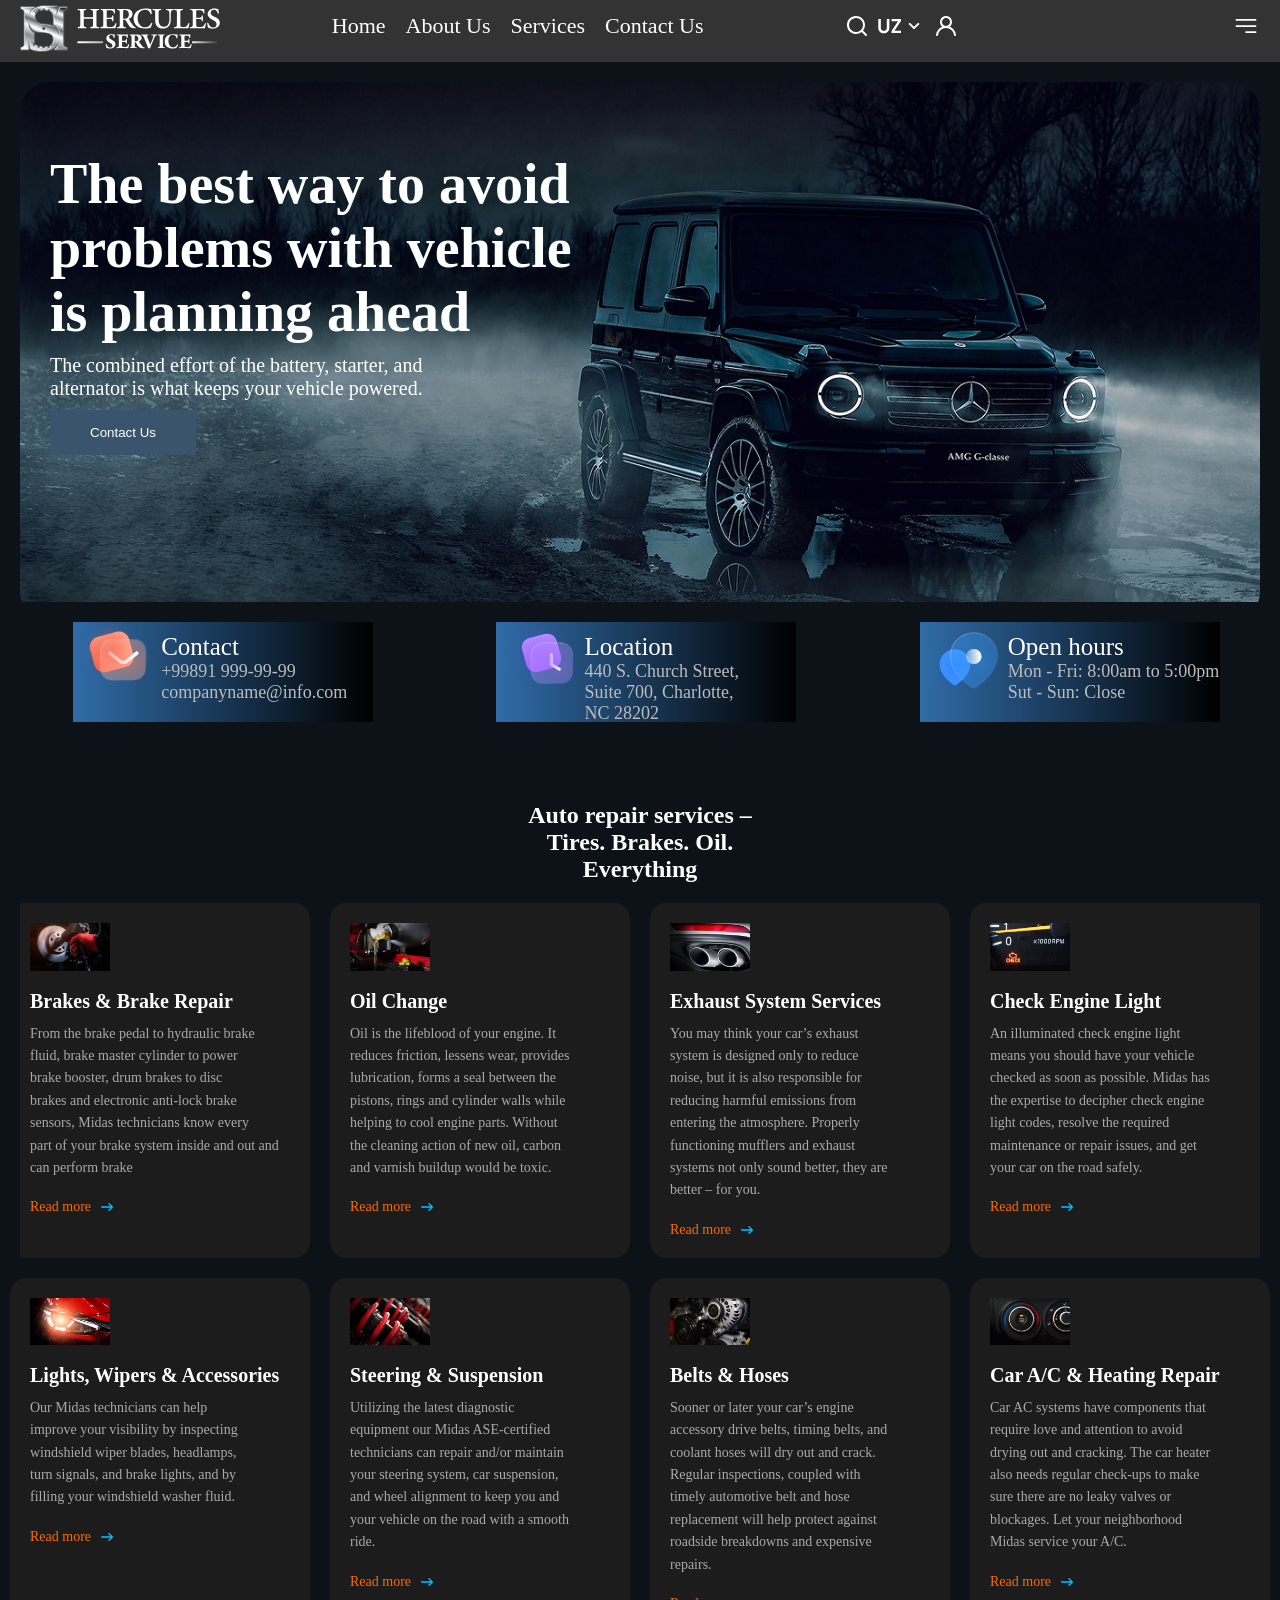
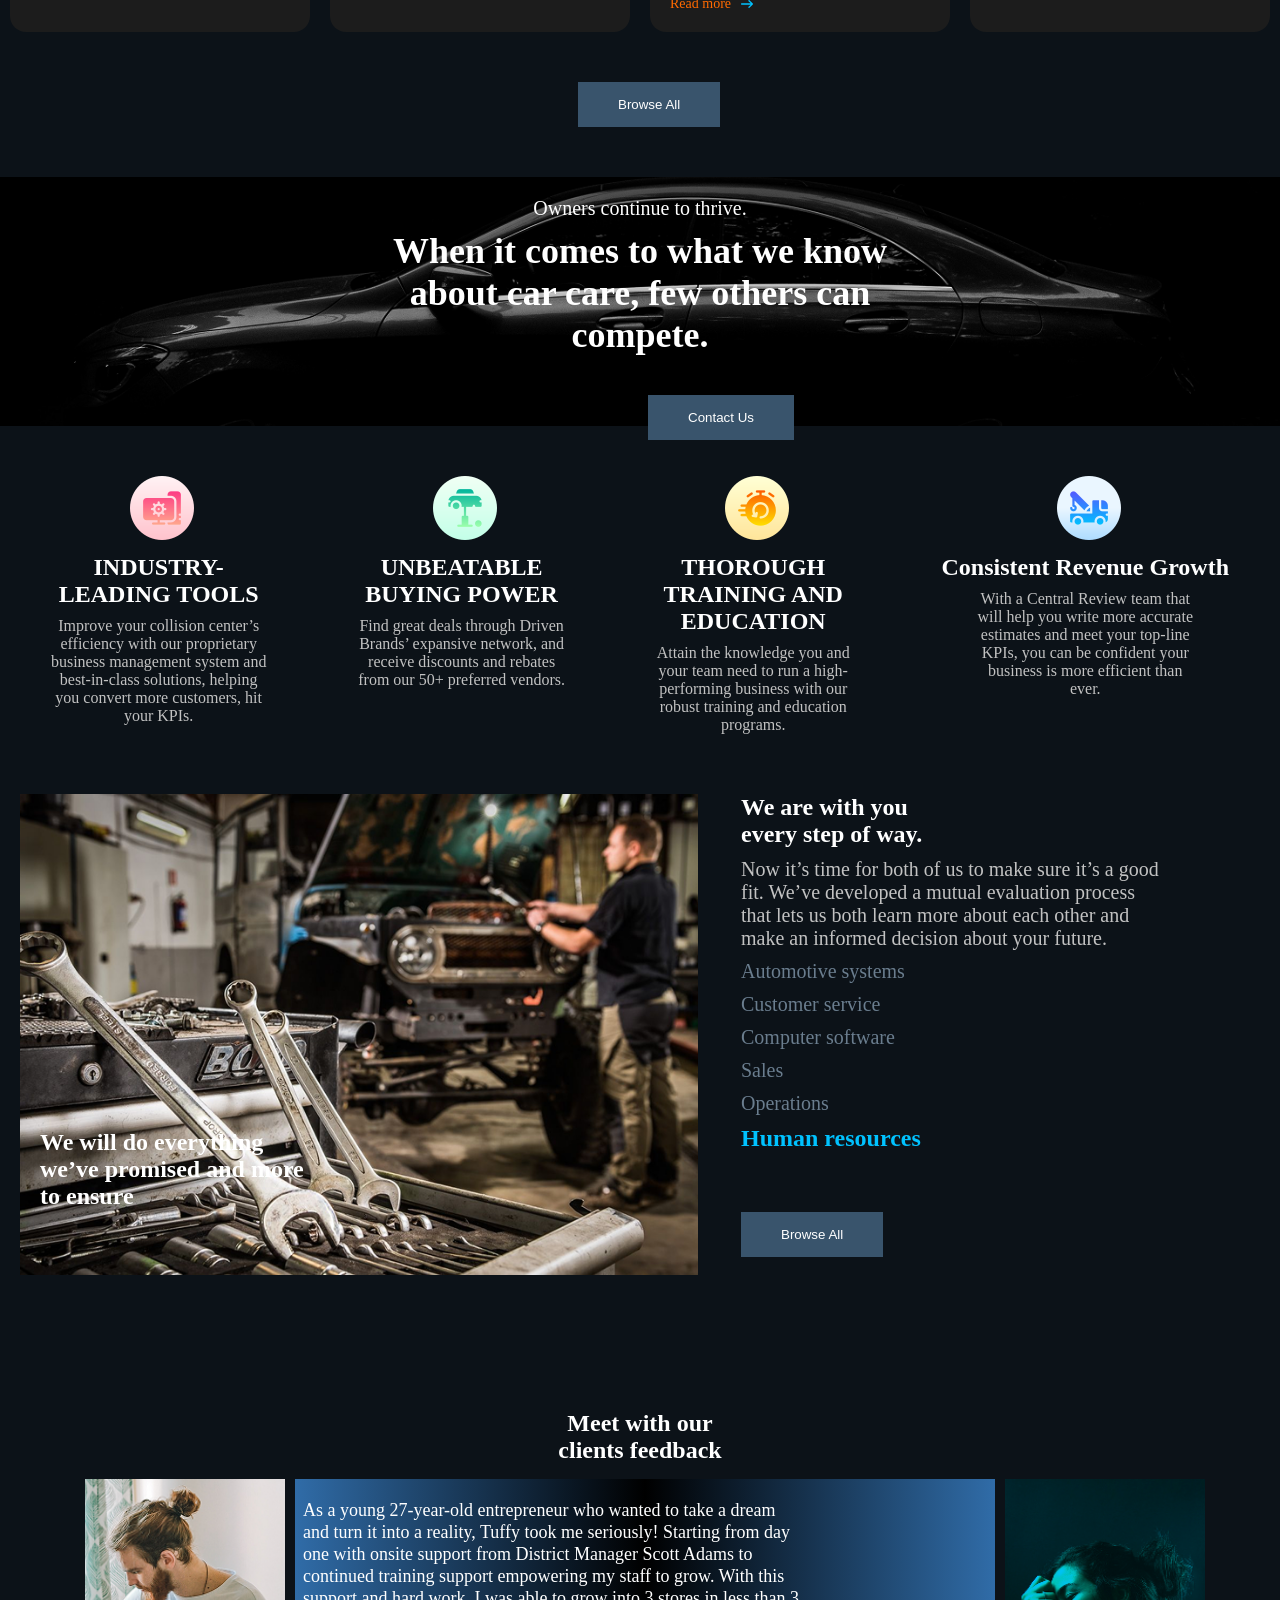
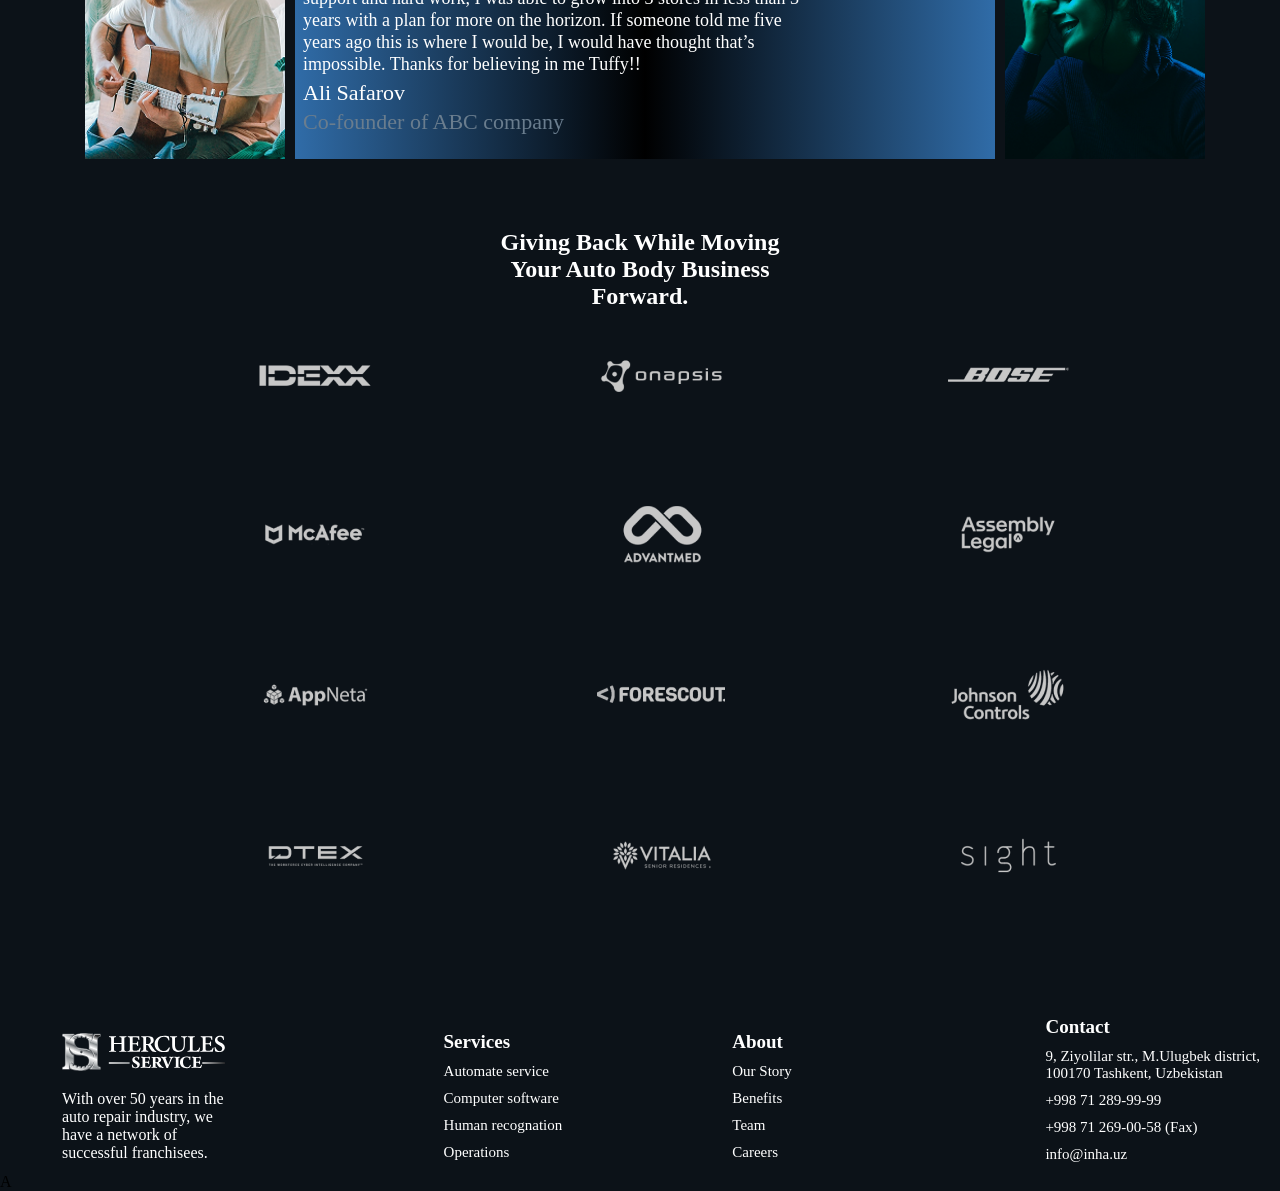
==== index.html @ bb9e112a "project" ====
<!DOCTYPE html>
<html lang="en">

<head>
    <meta charset="UTF-8">
    <meta name="viewport" content="width=device-width, initial-scale=1.0">
    <title>Hercules service</title>
    <link rel="stylesheet" href="./styles/style.css">
    <link href="https://unpkg.com/aos@2.3.1/dist/aos.css" rel="stylesheet">
</head>

<body>
    <header>
        <nav class="nav">
            <div class="container">
                <div class="nav__wrapper">
                    <img class="nav__logo" src="./assets/icons/hercules__service-logo.svg" alt="logo">
                    <ul class="nav__ul">
                        <li class="list">
                            <a href="#"><span>Home</span></a>
                        </li>
                        <li class="list">
                            <a href="about.html"><span>About Us</span></a>
                        </li>
                        <li class="list">
                            <a href="service.html"><span>Services</span></a>
                        </li>
                        <li class="list">
                            <a href="#"><span>Contact Us</span></a>
                        </li>
                    </ul>
                    <div class="nav__icon">
                        <img src="./assets/icons/u_search.svg" alt="svg">
                        <img src="./assets/icons/language.svg" alt="svg">
                        <img src="./assets/icons/u_user.svg" alt="svg">
                    </div>
                    <div class="nav__box">
                        <button class="nav__btn" id="menuBtn">Market</button>
                        <button class="nav__button">Services</button>
                    </div>
                    <img class="nav__menu" src="./assets/icons/menu.btn.svg" alt="">
                </div>
            </div>
        </nav>
    </header>
    <main>
        <section class="hero">
            <div class="container">
                <div class='slide'>
        
                    <div class='main'>
                        <div class='item'>
                            <!-- <img data-slide-img src=''> -->
                            <h1 class="hero__title">The best way to avoid <br> problems with vehicle <br> is planning ahead</h1>
                            <p class="hero__text">The combined effort of the battery, starter, and <br> alternator is what keeps
                                your vehicle powered.</p>
                            <button class="hero__btn">Contact Us</button>
                        </div>
                        <div class='item-two'>
                            <!-- <img data-slide-img
                                        src='https://images.unsplash.com/photo-1668521417069-22ab57ab0045?ixlib=rb-4.0.3&ixid=MnwxMjA3fDB8MHxwaG90by1wYWdlfHx8fGVufDB8fHx8&auto=format&fit=crop&w=1332&q=80'> -->
                            <h1 class="hero__title">The best way to avoid <br> problems with vehicle <br> is planning ahead</h1>
                            <p class="hero__text">The combined effort of the battery, starter, and <br> alternator is what keeps
                                your vehicle
                                powered.</p>
                            <button class="hero__btn">Contact Us</button>
                        </div>
                        <div class='item-three'>
                            <!-- <img data-slide-img
                                        src='https://images.unsplash.com/photo-1668521417069-22ab57ab0045?ixlib=rb-4.0.3&ixid=MnwxMjA3fDB8MHxwaG90by1wYWdlfHx8fGVufDB8fHx8&auto=format&fit=crop&w=1332&q=80'> -->
                            <h1 class="hero__title">The best way to avoid <br> problems with vehicle <br> is planning ahead</h1>
                            <p class="hero__text">The combined effort of the battery, starter, and <br> alternator is what keeps
                                your vehicle
                                powered.</p>
                            <button class="hero__btn">Contact Us</button>
                        </div>
        
                    </div>
                </div>
        
            </div>
        </section>
        <section class="contact">
            <div class="container">
                <div class="contact__wrapper">
                    <div class="contact__box" data-aos="fade-up" data-aos-duration="1000" >
                        <img class="contact__img" src="./assets/icons/Message.svg" alt="">
                        <div>
                            <p class="contact__title">Contact</p>
                            <p class="contact__text">+99891 999-99-99 <br> companyname@info.com</p>
                        </div>
                    </div>
                    <div class="contact__box-two" data-aos="fade-up" data-aos-duration="1300">
                        <img class="contact__img" src="./assets/icons/Message copy.svg" alt="">
                        <div>
                            <p class="contact__title">Location</p>
                            <p class="contact__text">440 S. Church Street, <br> Suite 700, Charlotte,<br> NC 28202</p>
                        </div>
                    </div>
                    <div class="contact__box-three" data-aos="fade-up" data-aos-duration="1500">
                        <img class="contact__image" src="./assets/icons/Message copy 2.svg" alt="">
                        <div>
                            <p class="contact__title">Open hours</p>
                            <p class="contact__text">Mon - Fri: 8:00am to 5:00pm <br>
                                Sut - Sun: Close</p>
                        </div>
                    </div>
                </div>
            </div>
        </section>
        <section class="service">
            <div class="container">
                <div class="service__wrapper">
                    <h1 class="service__title">Auto repair services – <br> Tires. Brakes. Oil. <br> Everything</h1>
                    <div class="service__box">
                        <div class="service__card">
                            <img class="service__img" src="./assets/images/repair.png" alt="">
                            <h3 class="service__info">Brakes & Brake Repair</h3>
                            <p class="service__text">From the brake pedal to hydraulic brake <br> fluid, brake master
                                cylinder to power <br> brake booster, drum brakes to disc <br> brakes
                                and electronic anti-lock brake <br> sensors, Midas technicians know every <br> part of
                                your brake system inside and out and <br> can
                                perform brake</p>
                            <div class="service__icon">
                                <p class="service__desc">Read more</p>
                                <img class="service__svg" src="./assets/icons/u_arrow-right.svg" alt="">
                            </div>
                        </div>
                        <div class="service__card">
                            <img class="service__img" src="./assets/images/oil.png" alt="">
                            <h3 class="service__info">Oil Change</h3>
                            <p class="service__text">Oil is the lifeblood of your engine. It <br> reduces friction,
                                lessens wear, provides <br> lubrication, forms a seal between the <br>
                                pistons, rings and cylinder walls while <br> helping to cool engine parts. Without <br>
                                the cleaning action of new oil, carbon <br> and
                                varnish buildup would be toxic.</p>
                            <div class="service__icon">
                                <p class="service__desc">Read more</p>
                                <img class="service__svg" src="./assets/icons/u_arrow-right.svg" alt="">
                            </div>
                        </div>
                        <div class="service__card">
                            <img class="service__img" src="./assets/images/system.png" alt="">
                            <h3 class="service__info">Exhaust System Services</h3>
                            <p class="service__text">You may think your car’s exhaust <br> system is designed only to
                                reduce <br> noise, but it is also responsible for <br> reducing
                                harmful emissions from <br> entering the atmosphere. Properly <br> functioning mufflers
                                and exhaust <br> systems not only sound better,
                                they are <br> better – for you.</p>
                            <div class="service__icon">
                                <p class="service__desc">Read more</p>
                                <img class="service__svg" src="./assets/icons/u_arrow-right.svg" alt="">
                            </div>
                        </div>
                        <div class="service__card">
                            <img class="service__img" src="./assets/images/engine.png" alt="">
                            <h3 class="service__info">Check Engine Light</h3>
                            <p class="service__text">An illuminated check engine light <br> means you should have your
                                vehicle <br> checked as soon as possible. Midas has <br> the
                                expertise to decipher check engine <br> light codes, resolve the required <br>
                                maintenance or repair issues, and get <br> your car on
                                the road safely.</p>
                            <div class="service__icon">
                                <p class="service__desc">Read more</p>
                                <img class="service__svg" src="./assets/icons/u_arrow-right.svg" alt="">
                            </div>
                        </div>
                    </div>
                    <div class="service__box-two">
                        <div class="service__card">
                            <img class="service__img" src="./assets/images/lights.png" alt="">
                            <h3 class="service__info">Lights, Wipers & Accessories</h3>
                            <p class="service__text">Our Midas technicians can help <br> improve your visibility by
                                inspecting <br> windshield wiper blades, headlamps, <br> turn signals,
                                and brake lights, and by <br> filling your windshield washer fluid.</p>
                            <div class="service__icon">
                                <p class="service__desc">Read more</p>
                                <img class="service__svg" src="./assets/icons/u_arrow-right.svg" alt="">
                            </div>
                        </div>
                        <div class="service__card">
                            <img class="service__img" src="./assets/images/steering.png" alt="">
                            <h3 class="service__info">Steering & Suspension</h3>
                            <p class="service__text">Utilizing the latest diagnostic <br> equipment our Midas
                                ASE-certified <br> technicians can repair and/or maintain <br> your steering
                                system, car suspension, <br> and wheel alignment to keep you and <br> your vehicle on
                                the road with a smooth <br> ride.</p>
                            <div class="service__icon">
                                <p class="service__desc">Read more</p>
                                <img class="service__svg" src="./assets/icons/u_arrow-right.svg" alt="">
                            </div>
                        </div>
                        <div class="service__card">
                            <img class="service__img" src="./assets/images/belts.png" alt="">
                            <h3 class="service__info">Belts & Hoses</h3>
                            <p class="service__text">Sooner or later your car’s engine <br> accessory drive belts,
                                timing belts, and <br> coolant hoses will dry out and crack. <br> Regular
                                inspections, coupled with <br> timely automotive belt and hose <br> replacement will
                                help protect against <br> roadside breakdowns and
                                expensive <br> repairs.</p>
                            <div class="service__icon">
                                <p class="service__desc">Read more</p>
                                <img class="service__svg" src="./assets/icons/u_arrow-right.svg" alt="">
                            </div>
                        </div>
                        <div class="service__card">
                            <img class="service__img" src="./assets/images/heating.png" alt="">
                            <h3 class="service__info">Car A/C & Heating Repair</h3>
                            <p class="service__text">Car AC systems have components that <br>require love and attention
                                to avoid <br> drying out and cracking. The car heater <br> also
                                needs regular check-ups to make <br> sure there are no leaky valves or <br> blockages.
                                Let your neighborhood <br> Midas service your
                                A/C.</p>
                            <div class="service__icon">
                                <p class="service__desc">Read more</p>
                                <img class="service__svg" src="./assets/icons/u_arrow-right.svg" alt="">
                            </div>
                        </div>
                    </div>
                    <button class="service__btn">Browse All</button>
                </div>
            </div>
        </section>
        <section class="car">
            <div class="container">
                <div class="car__wrapper">
                    <p class="car__text">Owners continue to thrive.</p>
                    <h1 class="car__title">When it comes to what we know <br> about car care, few others can <br>
                        compete.</h1>
                    <button class="car__btn">Contact Us</button>
                </div>
            </div>
        </section>
        <section class="features">
            <div class="container">
                <div class="features__wrapper">
                    <div class="features__card" >
                        <img class="features__img" src="./assets/icons/tools.svg" alt="">
                        <h2 class="features__title">INDUSTRY- <br> LEADING TOOLS</h2>
                        <p class="features__desc">Improve your collision center’s <br> efficiency with our proprietary
                            <br> business management system and <br> best-in-class solutions,
                            helping <br> you convert more customers, hit <br> your KPIs.
                        </p>
                    </div>
                    <div class="features__card" >
                        <img class="features__img" src="./assets/icons/car-repair.svg" alt="">
                        <h2 class="features__title">UNBEATABLE <br> BUYING POWER</h2>
                        <p class="features__desc">Find great deals through Driven <br> Brands’ expansive network, and
                            <br> receive discounts
                            and rebates <br> from our 50+ preferred
                            vendors.
                        </p>
                    </div>
                    <div class="features__card" >
                        <img class="features__img" src="./assets/icons/training.svg" alt="">
                        <h2 class="features__title">THOROUGH <br> TRAINING AND <br> EDUCATION</h2>
                        <p class="features__desc">Attain the knowledge you and <br> your team need to run a high- <br>
                            performing business with our <br> robust training and education <br>
                            programs.</p>
                    </div>
                    <div class="features__card" >
                        <img class="features__img" src="./assets/icons/trucks.svg" alt="">
                        <h2 class="features__title">Consistent Revenue Growth</h2>
                        <p class="features__desc">With a Central Review team that <br> will help you write more accurate
                            <br> estimates and meet your top-line <br> KPIs, you can be
                            confident your <br> business is more efficient than <br> ever.
                        </p>
                    </div>
                </div>
            </div>
        </section>
        <section class="process">
            <div class="container">
                <div class="process__wrapper">
                    <div>
                        <img class="process__img" src="./assets/images/promise.png" alt="">
                        <h1 class="process__text">We will do everything <br> we’ve promised and more <br> to ensure</h1>
                    </div>
                    <div>
                        <h1 class="process__title">We are with you <br> every step of way.</h1>
                        <p class="process__info">Now it’s time for both of us to make sure it’s a good <br> fit. We’ve
                            developed a mutual evaluation process <br> that lets us both
                            learn more about each other and <br> make an informed decision about your future.</p>
                        <p class="process__desc">Automotive systems</p>
                        <p class="process__desc">Customer service</p>
                        <p class="process__desc">Computer software</p>
                        <p class="process__desc">Sales</p>
                        <p class="process__desc">Operations</p>
                        <h2 class="process__link">Human resources</h2>
                        <button class="process__btn">Browse All</button>
                    </div>
                </div>
            </div>
        </section>
        <section class="client">
            <div class="container">
                <div class="client__wrapper">
                    <h1 class="client__title">Meet with our <br> clients feedback</h1>
                    <div class="client__box">
                        <img class="client__img" src="./assets/images/guitar.png" alt="" data-aos="zoom-in" data-aos-duration="1500">
                        <div class="client__comment" data-aos="zoom-in" data-aos-duration="1500">
                            <p class="client__info">As a young 27-year-old entrepreneur who wanted to take a dream <br>
                                and turn it into a reality,
                                Tuffy took me seriously!
                                Starting from day <br> one with onsite support from District Manager Scott Adams to <br>
                                continued training support
                                empowering my
                                staff to grow. With this <br> support and hard work, I was able to grow into 3 stores in
                                less than 3 <br> years with
                                a plan for
                                more on the horizon. If someone told me five <br> years ago this is where I would be, I
                                would have thought that’s
                                <br> impossible.
                                Thanks for believing in me Tuffy!!
                            </p>
                            <p class="client__name">Ali Safarov</p>
                            <p class="client__desc">Co-founder of ABC company</p>
                        </div>
                        <img class="client__woman" src="./assets/images/right.png" alt="" data-aos="zoom-in" data-aos-duration="1500">
                    </div>
                </div>
            </div>
        </section>
        <section class="partner">
            <div class="container">
                <div class="partner__wrapper">
                    <h1 class="partner__title">Giving Back While Moving <br> Your Auto Body Business <br> Forward.</h1>
                    <div class="partner__box">
                        <img src="./assets/images/idexx.png" alt="">
                        <img src="./assets/images/onapsis.png" alt="">
                        <img src="./assets/images/bose.png" alt="">
                        <img src="./assets/images/McAfee.png" alt="">
                        <img src="./assets/images/advantmed.png" alt="">
                        <img src="./assets/images/assembly.png" alt="">
                        <img src="./assets/images/AppMeta.png" alt="">
                        <img src="./assets/images/Forescout.png" alt="">
                        <img src="./assets/images/Johnson.png" alt="">
                        <img src="./assets/images/dtex.png" alt="">
                        <img src="./assets/images/vitalia.png" alt="">
                        <img src="./assets/images/sight.png" alt="">
                    </div>
                </div>
            </div>
        </section>
    </main>
    <footer class="footer">
        <div class="container">
            <div class="footer__wrapper">
                <div class="footer__big-box">
                    <div>
                        <img class="footer__logo" src="./assets/icons/hercules__service-logo.svg" alt="">
                        <p class="footer__title">With over 50 years in the auto repair industry, we have a network of
                            successful franchisees.</p>
                    </div>
                    <div class="footer__box">
                        <div>
                            <p class="footer__text">Services</p>
                            <p class="footer__info">Automate service</p>
                            <p class="footer__info">Computer software</p>
                            <p class="footer__info">Human recognation</p>
                            <p class="footer__info">Operations</p>
                        </div>
                        <div>
                            <p class="footer__text">About</p>
                            <p class="footer__info">Our Story</p>
                            <p class="footer__info">Benefits</p>
                            <p class="footer__info">Team</p>
                            <p class="footer__info">Careers</p>
                        </div>
                    </div>
                    <div class="footer__box-two">
                        <p class="footer__desc">Contact</p>
                        <p class="footer__data">9, Ziyolilar str., M.Ulugbek district, <br>
                            100170 Tashkent, Uzbekistan</p>
                        <p class="footer__data">+998 71 289-99-99</p>
                        <p class="footer__data">+998 71 269-00-58 (Fax)</p>
                        <p class="footer__data">info@inha.uz</p>
                    </div>
                </div>
            </div>
        </div>
    </footer>
    <script src="./app.js"></script>
    <script src="https://unpkg.com/aos@2.3.1/dist/aos.js"></script>
    <script>
        AOS.init();
    </script>
</body>

</html>A
---- styles/style.css ----
.container {
  width: 100%;
  min-width: 320px;
  max-width: 1440px;
  margin: 0 auto;
  padding: 0 20px;
}

.nav {
  background-color: #333333;
}
.nav__wrapper {
  display: flex;
  align-items: center;
  justify-content: space-between;
  padding-bottom: 10px;
}
.nav__logo {
  margin-top: 5px;
  width: 150px;
}
.nav__box {
  margin-left: 50px;
}
.nav__btn {
  display: none;
  padding: 10px 20px 10px 80px;
  cursor: pointer;
  background-color: rgba(209, 217, 235, 0.6980392157);
  color: black;
  border: none;
  border-radius: 50px;
  position: relative;
  top: 18px;
}
.nav__button {
  display: none;
  cursor: pointer;
  padding: 8px 11px 8px 11px;
  background-color: #39546C;
  color: white;
  border: none;
  border-radius: 50px;
  position: relative;
  top: -15px;
  left: 2px;
}
.nav__icon {
  display: none;
}
.nav__ul {
  display: none;
}

@media (min-width: 768px) {
  .nav {
    background-color: #333333;
  }
  .nav__wrapper {
    display: flex;
    align-items: center;
    justify-content: space-between;
    padding-bottom: 10px;
  }
  .nav__logo {
    margin-top: 5px;
    width: 300px;
  }
  .nav__box {
    margin-left: 50px;
  }
  .nav__btn {
    padding: 10px 30px 10px 110px;
    cursor: pointer;
    background-color: rgba(209, 217, 235, 0.6980392157);
    color: black;
    border: none;
    border-radius: 50px;
    margin-top: 50px;
  }
  .nav__button {
    cursor: pointer;
    padding: 8px 21px 8px 31px;
    background-color: #39546C;
    color: white;
    border: none;
    border-radius: 50px;
    position: relative;
    top: -16px;
    margin-bottom: 40px;
  }
  .nav__icon {
    display: flex;
    gap: 8px;
    margin-left: 30px;
  }
  .nav__ul {
    display: none;
  }
}
@media (min-width: 1240px) {
  .nav {
    background-color: #333333;
  }
  .nav__wrapper {
    display: flex;
    align-items: center;
    justify-content: space-between;
    padding-bottom: 10px;
  }
  .nav__logo {
    margin-top: 5px;
    width: 200px;
  }
  .nav__box {
    margin-left: 50px;
  }
  .nav__btn {
    padding: 10px 30px 10px 110px;
    cursor: pointer;
    background-color: rgba(209, 217, 235, 0.6980392157);
    color: black;
    border: none;
    border-radius: 50px;
    margin-top: 40px;
  }
  .nav__button {
    cursor: pointer;
    padding: 8px 21px 8px 31px;
    background-color: #39546C;
    color: white;
    border: none;
    border-radius: 50px;
    position: relative;
    top: 18px;
    left: -183px;
    margin-bottom: 60px;
  }
  .nav__icon {
    display: flex;
    gap: 8px;
    margin-left: 30px;
  }
  .nav__ul {
    display: flex;
    align-items: center;
    gap: 20px;
    color: white;
    font-size: 22px;
  }
}
.hero {
  background-repeat: no-repeat;
  background-position: center;
  background-size: cover;
}
.hero__title {
  color: white;
  text-align: center;
  position: relative;
  top: 10px;
}
.hero__text {
  color: white;
  margin-top: 20px;
  text-align: center;
}
.hero__btn {
  padding: 12px 28px;
  cursor: pointer;
  background-color: #39546C;
  color: white;
  border: none;
  margin-left: 100px;
  margin-top: 30px;
  margin-bottom: 10px;
}

@media (min-width: 768px) {
  .hero__title {
    color: white;
    position: relative;
    top: 10px;
    font-size: 40px;
    text-align: left;
  }
  .hero__text {
    color: white;
    margin-top: 20px;
    text-align: left;
    font-size: 20px;
  }
  .hero__btn {
    padding: 12px 28px;
    cursor: pointer;
    background-color: #39546C;
    color: white;
    border: none;
    margin-top: 30px;
    margin-bottom: 10px;
    margin-left: -1px;
  }
}
@media (min-width: 1240px) {
  .hero__title {
    color: white;
    position: relative;
    top: 140px;
    font-size: 56px;
    text-align: left;
    margin-left: 30px;
    margin-top: -70px;
  }
  .hero__text {
    color: white;
    margin-top: 150px;
    text-align: left;
    font-size: 20px;
    margin-left: 30px;
  }
  .hero__btn {
    padding: 15px 40px;
    cursor: pointer;
    background-color: #39546C;
    color: white;
    border: none;
    margin-top: 10px;
    margin-bottom: 80px;
    margin-left: 30px;
    transition: ease-out 0.5s;
    box-shadow: inset 0 0 0 0 #725AC1;
  }
  .hero__btn:hover {
    color: white;
    box-shadow: inset 0 -100px 0 0 #725AC1;
  }
  .hero__btn:active {
    transform: scale(0.9);
  }
}
.slide {
  width: 100%;
  height: 60vh;
  overflow: hidden;
  position: relative;
  display: flex;
  align-items: center;
}
.slide .main {
  width: 100%;
  height: 100%;
  display: flex;
  transition: 1s ease-in-out;
}
.slide .main .item {
  background: grey;
  width: 100%;
  height: 100%;
  flex-shrink: 0;
  background-image: url(../../assets/images/herculesservice-bg.png);
  background-repeat: no-repeat;
  background-position: center;
  background-size: cover;
  border-radius: 30px;
  margin-top: 20px;
}
.slide .main .item img {
  width: -moz-max-content;
  width: max-content;
  height: 100%;
  -o-object-fit: cover;
     object-fit: cover;
  border-radius: 20px;
}
.slide .main .item-two {
  width: 100%;
  height: 100%;
  flex-shrink: 0;
  background-image: url(../../assets/images/mercedes-bg.png);
  background-repeat: no-repeat;
  background-position: center;
  background-size: cover;
  border-radius: 30px;
  margin-top: 20px;
}
.slide .main .item-two img {
  width: -moz-max-content;
  width: max-content;
  height: 100%;
  -o-object-fit: cover;
     object-fit: cover;
  border-radius: 20px;
}
.slide .main .item-three {
  width: 100%;
  height: 100%;
  flex-shrink: 0;
  background-image: url(../../assets/images/mercedes-bgi.png);
  background-repeat: no-repeat;
  background-position: center;
  background-size: cover;
  border-radius: 30px;
  margin-top: 20px;
}
.slide .main .item-three img {
  width: -moz-max-content;
  width: max-content;
  height: 100%;
  border-radius: 20px;
}

.controlls {
  position: absolute;
  display: flex;
  justify-content: space-between;
  z-index: 9999;
  width: 100%;
  height: 100%;
}
.controlls button:hover {
  background: linear-gradient(90.74deg, rgba(96, 96, 96, 0.59) 8.42%, rgba(217, 217, 217, 0) 99.09%);
}
.controlls button {
  height: 100%;
  border: none;
  background: transparent;
}
.controlls button svg {
  width: 26px;
  stroke: white;
  pointer-events: none;
}

.contact__wrapper {
  display: flex;
  gap: 30px;
  justify-content: center;
}
.contact__box {
  width: 300px;
  height: 100px;
  background: linear-gradient(to right, #306CA8, black);
  margin-top: 20px;
  display: flex;
  gap: 8px;
  margin-left: 13px;
}
.contact__img {
  width: 70px;
  margin-top: -40px;
  margin-left: 10px;
}
.contact__image {
  width: 70px;
  margin-left: 10px;
  margin-top: -18px;
}
.contact__title {
  color: white;
  font-size: 25px;
  margin-top: 11px;
}
.contact__text {
  color: #BCBCBC;
  font-size: 18px;
}
.contact__box-two {
  display: none;
  width: 300px;
  height: 100px;
  background: linear-gradient(to right, #306CA8, black);
  margin-top: 20px;
  display: flex;
  gap: 8px;
  margin-left: 13px;
}
.contact__box-two {
  display: none;
  width: 300px;
  height: 100px;
  background: linear-gradient(to right, #306CA8, black);
  margin-top: 20px;
  gap: 8px;
  margin-left: 13px;
}
.contact__box-three {
  display: none;
  width: 300px;
  height: 100px;
  background: linear-gradient(to right, #306CA8, black);
  margin-top: 20px;
  gap: 8px;
  margin-left: 13px;
}

@media (min-width: 768px) {
  .contact__box-two {
    display: block;
    display: flex;
  }
}
@media (min-width: 1240px) {
  .contact__wrapper {
    justify-content: space-around;
  }
  .contact__box-three {
    display: block;
    display: flex;
  }
}
.service__title {
  color: white;
  text-align: center;
  margin-top: 80px;
}
.service__box {
  overflow-x: auto;
  scroll-behavior: smooth;
  display: flex;
  gap: 20px;
  padding: 20px;
}
.service__box::-webkit-scrollbar {
  display: none;
}
.service__card {
  flex: 0 0 auto;
  width: 300px;
  background: #1c1c1c;
  border-radius: 16px;
  padding: 20px;
  transition: 0.3s ease;
  cursor: pointer;
}
.service__card:hover {
  transform: translateY(-10px);
  box-shadow: 0 10px 25px rgba(0, 0, 0, 0.4);
}
.service__img {
  width: 80px;
  margin-bottom: 15px;
}
.service__info {
  color: white;
  font-size: 20px;
  font-weight: 600;
  margin-bottom: 10px;
}
.service__text {
  color: #aaa;
  font-size: 14px;
  line-height: 1.6;
  margin-bottom: 20px;
}
.service__icon {
  display: flex;
  align-items: center;
  gap: 8px;
  color: #ff6a00;
  font-size: 14px;
  font-weight: 500;
}
.service__svg {
  width: 16px;
  transition: 0.3s;
}
.service__card:hover .service__svg {
  transform: translateX(5px);
}
.service__box-two {
  display: none;
}
.service__btn {
  cursor: pointer;
  padding: 15px 40px;
  background-color: #39546C;
  color: white;
  border: none;
  margin-top: 50px;
  margin-left: 30%;
  transition: ease-out 0.5s;
  box-shadow: inset 0 0 0 0 #725AC1;
}
.service__btn:hover {
  color: white;
  box-shadow: inset 0 -100px 0 0 rgb(255, 101, 5);
}
.service__btn:active {
  transform: scale(0.9);
}

@media (min-width: 768px) {
  .service__box {
    display: grid;
    grid-template-columns: 1fr 1fr;
  }
  .service__card {
    display: block;
  }
  .service__box-two {
    display: none;
  }
  .service__btn {
    margin-top: 50px;
  }
}
@media (min-width: 1240px) {
  .service__box {
    display: flex;
    justify-content: center;
    gap: 20px;
  }
  .service__box-two {
    display: flex;
    gap: 20px;
    justify-content: center;
  }
  .service__btn {
    margin-top: 50px;
    margin-left: 45%;
  }
}
.car {
  background-image: url(/assets/images/bg-car.png);
  background-position: center;
  background-repeat: no-repeat;
  background-size: cover;
}
.car__wrapper {
  padding-top: 20px;
  margin-top: 50px;
}
.car__text {
  color: white;
  text-align: center;
  font-size: 20px;
  margin-bottom: 10px;
}
.car__title {
  color: white;
  text-align: center;
  font-size: 36px;
}
.car__btn {
  cursor: pointer;
  padding: 15px 40px;
  background-color: #39546C;
  color: white;
  border: none;
  margin-left: 90px;
  margin-top: 25px;
  position: relative;
  top: 14px;
}

@media (min-width: 768px) {
  .car__btn {
    margin-left: 290px;
  }
}
@media (min-width: 1240px) {
  .car__btn {
    margin-left: 628px;
  }
}
.features__wrapper {
  justify-content: center;
  display: flex;
  gap: 30px;
  display: grid;
  grid-template-columns: 1fr 2fr;
}
.features__card {
  align-items: center;
  text-align: center;
  margin-top: 50px;
}
.features__img {
  margin-left: 7px;
}
.features__title {
  color: white;
  font-size: 24px;
  margin-top: 10px;
}
.features__desc {
  color: #C2C2C2;
  font-size: 16px;
  margin-top: 9px;
}

@media (min-width: 1240px) {
  .features__wrapper {
    display: flex;
    justify-content: space-around;
  }
}
.process__wrapper {
  padding-top: 60px;
}
.process__img {
  width: 330px;
}
.process__text {
  color: white;
  position: relative;
  bottom: 150px;
  left: 20px;
}
.process__title {
  color: white;
}
.process__info {
  color: #C2C2C2;
  font-size: 20px;
  margin-top: 10px;
}
.process__desc {
  color: #6A7D8E;
  font-size: 20px;
  margin-top: 10px;
}
.process__link {
  color: #00C2FF;
  margin-top: 10px;
}
.process__btn {
  cursor: pointer;
  padding: 15px 40px;
  background-color: #39546C;
  color: white;
  border: none;
  margin-top: 60px;
}

@media (min-width: 768px) {
  .process__img {
    width: 678px;
  }
}
@media (min-width: 1240px) {
  .process__wrapper {
    display: flex;
    gap: 43px;
  }
}
.client__wrapper {
  padding-top: 50px;
}
.client__title {
  color: #ffffff;
  text-align: center;
}
.client__box {
  justify-content: center;
  gap: 10px;
  display: flex;
  margin-top: 15px;
}
.client__img {
  width: 120px;
  margin-left: 10px;
}
.client__comment {
  display: none;
  width: 500px;
  height: 230px;
  background: linear-gradient(to right, #306CA8, black, #306CA8);
}
.client__info {
  color: white;
  font-size: 12px;
  line-height: 22px;
  margin-top: 5px;
  margin-left: 8px;
}
.client__name {
  color: white;
  font-size: 20px;
  margin-top: 5px;
  margin-left: 8px;
}
.client__desc {
  color: #6A7D8E;
  font-size: 16px;
  margin-top: 3px;
  margin-left: 8px;
}
.client__woman {
  width: 120px;
}

@media (min-width: 768px) {
  .client__comment {
    display: block;
  }
}
@media (min-width: 1240px) {
  .client__comment {
    width: 700px;
    height: 280px;
  }
  .client__info {
    font-size: 18px;
    margin-top: 20px;
  }
  .client__name {
    font-size: 22px;
  }
  .client__desc {
    font-size: 22px;
  }
  .client__img {
    width: 200px;
  }
  .client__woman {
    width: 200px;
  }
}
.partner__title {
  color: white;
  text-align: center;
  margin-top: 70px;
}
.partner__box {
  margin-left: 30px;
  display: grid;
  grid-template-columns: 3fr 2fr;
  gap: 30px;
}

@media (min-width: 768px) {
  .partner__box {
    display: grid;
    grid-template-columns: 2fr 1fr;
  }
}
@media (min-width: 1240px) {
  .partner__box {
    display: grid;
    grid-template-columns: 1fr 1fr 1fr;
    margin-left: 230px;
  }
}
.footer__logo {
  margin-top: 100px;
  width: 163px;
  margin-left: 42px;
}
.footer__title {
  width: 170px;
  color: white;
  margin-top: 15px;
  margin-left: 42px;
}
.footer__box {
  display: flex;
  justify-content: space-around;
}
.footer__text {
  color: white;
  font-weight: 700;
  margin-top: 40px;
  font-size: 19px;
  margin-bottom: 10px;
}
.footer__info {
  color: white;
  font-weight: 400;
  margin-top: 10px;
  font-size: 15px;
}
.footer__desc {
  color: white;
  font-weight: 700;
  font-size: 19px;
  margin-left: 42px;
  margin-top: 30px;
  margin-bottom: 10px;
}
.footer__data {
  color: white;
  font-weight: 400;
  font-size: 15px;
  margin-bottom: 10px;
  margin-left: 42px;
}

@media (min-width: 768px) {
  .footer__big-box {
    display: flex;
    align-items: center;
    justify-content: space-between;
  }
  .footer__box {
    margin-top: 57px;
    gap: 40px;
  }
  .footer__box-two {
    margin-top: 65px;
  }
}
@media (min-width: 1240px) {
  .footer__box {
    gap: 170px;
  }
}
.about {
  background-image: url(/assets/images/bgi-hero.png);
  background-repeat: no-repeat;
  background-position: center;
  background-size: cover;
}
.about__wrapper {
  padding-top: 70px;
  padding-bottom: 92px;
}
.about__title {
  color: white;
  text-align: center;
  font-size: 56px;
  position: relative;
}
.about__text {
  color: white;
  text-align: center;
  font-size: 20px;
}
.about__desc {
  color: #00C2FF;
}

.quality__img {
  display: none;
}
.quality__oil {
  margin-left: 45px;
  margin-top: 44px;
}
.quality__title {
  color: white;
  margin-top: 15px;
}
.quality__info {
  color: white;
  margin-top: 10px;
  font-weight: 400;
}

@media (min-width: 768px) {
  .quality__img {
    display: flex;
    align-items: center;
    gap: 10px;
    position: relative;
    top: 60px;
  }
  .quality__arrow-left {
    width: 60px;
  }
  .quality__arrow-right {
    width: 18px;
  }
  .quality__oil {
    gap: 20px;
    display: flex;
    margin-left: 100px;
  }
  .quality__oil img {
    width: 200px;
  }
  .quality__desc {
    display: flex;
    gap: 12px;
    margin-top: 30px;
  }
  .quality__title {
    font-size: 22px;
  }
}
@media (min-width: 1240px) {
  .quality__img {
    margin-left: 32%;
  }
  .quality__arrow-left {
    width: 73px;
  }
  .quality__arrow-right {
    width: 24px;
  }
  .quality__oil {
    margin-left: 600px;
  }
  .quality__oil img {
    width: 240px;
  }
  .quality__desc {
    align-items: center;
  }
  .quality__title {
    font-size: 36px;
  }
  .quality__info {
    font-size: 16px;
    line-height: 24px;
    margin-left: 19%;
  }
}
.oil__img {
  width: 300px;
  margin-top: 50px;
  margin-left: 20px;
}
.oil__title {
  color: white;
  margin-top: 15px;
  margin-left: 20px;
}
.oil__info {
  color: white;
  font-weight: 400;
  margin-top: 10px;
  margin-left: 20px;
  line-height: 24px;
}

@media (min-width: 768px) {
  .oil__wrapper {
    display: flex;
    padding-top: 70px;
  }
}
@media (min-width: 1240px) {
  .oil__wrapper {
    align-items: center;
    gap: 50px;
  }
  .oil__img {
    width: 516px;
  }
  .oil__title {
    width: 450px;
  }
  .oil__info {
    width: 500px;
  }
}
.motor__title {
  color: white;
  margin-left: 20px;
  margin-top: 70px;
}
.motor__text {
  color: white;
  font-weight: 400;
  font-size: 16px;
  line-height: 24px;
  margin-top: 20px;
  margin-left: 20px;
}
.motor__images div {
  display: flex;
}
.motor__img {
  width: 300px;
  margin-left: 20px;
  margin-top: 15px;
}
.motor__image {
  margin-top: 5px;
  margin-left: 20px;
  width: 130px;
}
.motor__png {
  margin-top: 5px;
  margin-left: 20px;
  width: 130px;
}

@media (min-width: 1240px) {
  .motor__wrapper {
    display: flex;
    padding-top: 70px;
  }
  .motor__images {
    display: flex;
  }
  .motor__info {
    width: 600px;
  }
  .motor__img {
    width: 335px;
  }
  .motor__image {
    width: 166px;
    height: 245px;
    margin-top: 200px;
  }
  .motor__png {
    width: 166px;
    height: 245px;
    margin-top: 200px;
  }
}
.vehicle__img {
  margin-top: 50px;
  margin-right: 10px;
  display: none;
}
.vehicle__title {
  color: white;
  margin-top: 15px;
}
.vehicle__text {
  color: white;
  margin-top: 10px;
  line-height: 24px;
}
.vehicle__info {
  color: white;
  margin-top: 50px;
}
.vehicle__desc {
  color: white;
  line-height: 24px;
  margin-top: 10px;
}
.vehicle__image {
  width: 340px;
  margin-top: 15px;
}

@media (min-width: 768px) {
  .vehicle__box {
    display: flex;
    align-items: center;
    gap: 10px;
  }
  .vehicle__box-two {
    display: flex;
    gap: 10px;
    align-items: center;
  }
  .vehicle__image {
    display: flex;
    margin-top: 60px;
  }
}
@media (min-width: 1240px) {
  .vehicle__title {
    width: 400px;
    font-size: 36px;
    margin-left: 100px;
  }
  .vehicle__text {
    width: 487px;
    font-size: 16px;
    margin-left: 100px;
  }
  .vehicle__img {
    display: flex;
  }
  .vehicle__box-two {
    gap: 30px;
  }
  .vehicle__info {
    font-size: 36px;
    width: 370px;
  }
  .vehicle__desc {
    font-size: 16px;
    width: 380px;
  }
  .vehicle__image {
    margin-left: 100px;
    width: -moz-max-content;
    width: max-content;
  }
}
.video__wrapper {
  padding-top: 50px;
}
.video__img {
  width: 340px;
  margin-top: 50px;
}
.video__box {
  display: flex;
  gap: 20px;
  margin-top: 8px;
  margin-bottom: 20px;
}
.video__text {
  color: white;
  font-size: 20px;
}
.video__title {
  color: white;
  font-size: 20px;
}
.video__image {
  width: 250px;
  height: 150px;
}
.video__png {
  width: 250px;
  height: 150px;
  margin-top: 15px;
}

@media (min-width: 768px) {
  .video__img {
    width: -moz-max-content;
    width: max-content;
  }
}
@media (min-width: 1240px) {
  .video__car {
    display: flex;
    align-items: center;
  }
  .video__images {
    position: relative;
    top: 47px;
    margin-left: 20px;
  }
  .video__image {
    margin-right: 20px;
  }
}
.services {
  background-image: url(/assets/images/bgi-hero.png);
  background-repeat: no-repeat;
  background-position: center;
  background-size: cover;
}
.services__wrapper {
  padding-top: 70px;
  padding-bottom: 92px;
}
.services__title {
  color: white;
  font-size: 46px;
  text-align: center;
}
.services__text {
  color: white;
  font-size: 20px;
  text-align: center;
  margin-top: 10px;
}
.services__info {
  color: #00C2FF;
  font-size: 20px;
  text-align: center;
}

.repair__wrapper {
  padding-top: 70px;
}
.repair__title {
  color: white;
  font-weight: 700;
}
.repair__text {
  color: white;
  font-weight: 400;
  line-height: 24px;
  margin-top: 7px;
}
.repair__img {
  width: 320px;
  margin-top: 20px;
}

@media (min-width: 768px) {
  .repair__wrapper {
    display: flex;
    gap: 35px;
  }
  .repair__text {
    width: 350px;
  }
}
@media (min-width: 1240px) {
  .repair__wrapper {
    justify-content: space-around;
  }
  .repair__box {
    position: relative;
    top: 50px;
  }
  .repair__img {
    width: -moz-max-content;
    width: max-content;
  }
}
* {
  padding: 0;
  margin: 0;
  box-sizing: border-box;
}

body {
  background-color: #0C1218;
}

li {
  list-style-type: none;
}

a {
  text-decoration: none;
  color: inherit;
}/*# sourceMappingURL=style.css.map */
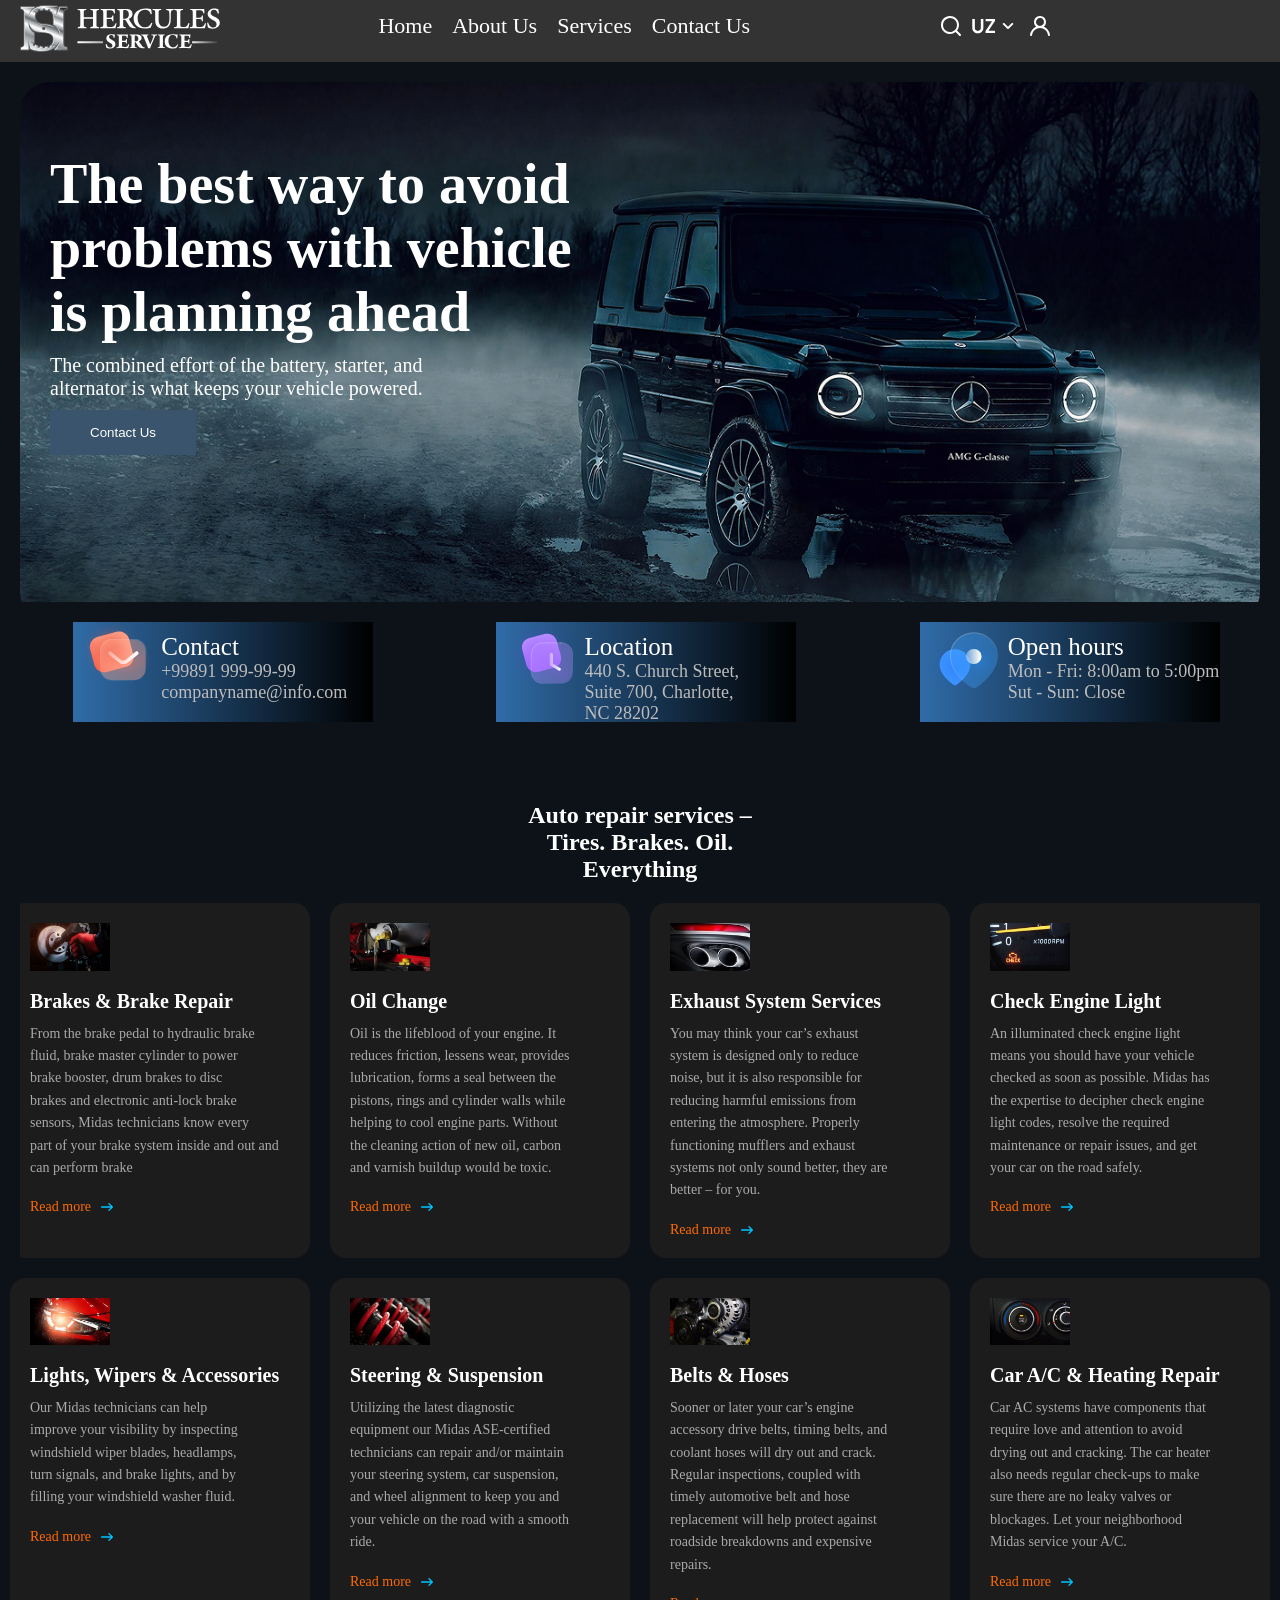
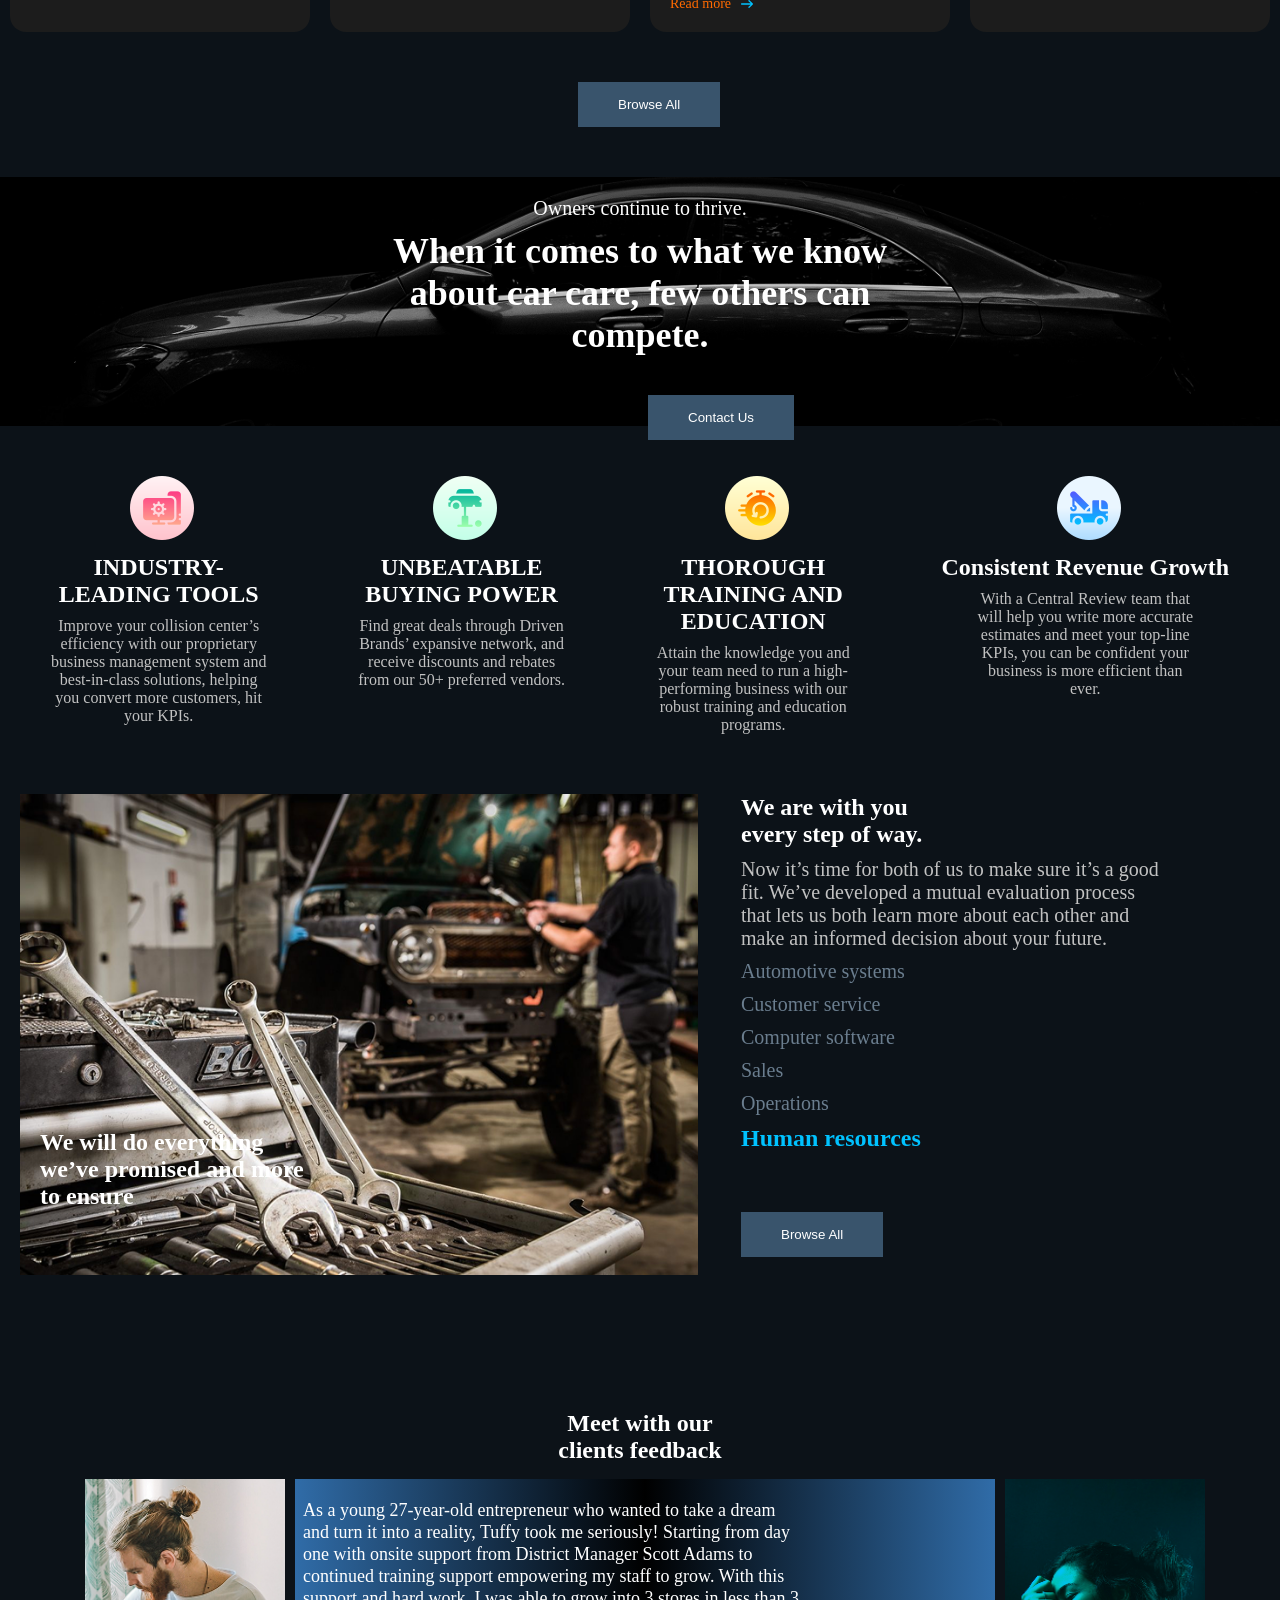
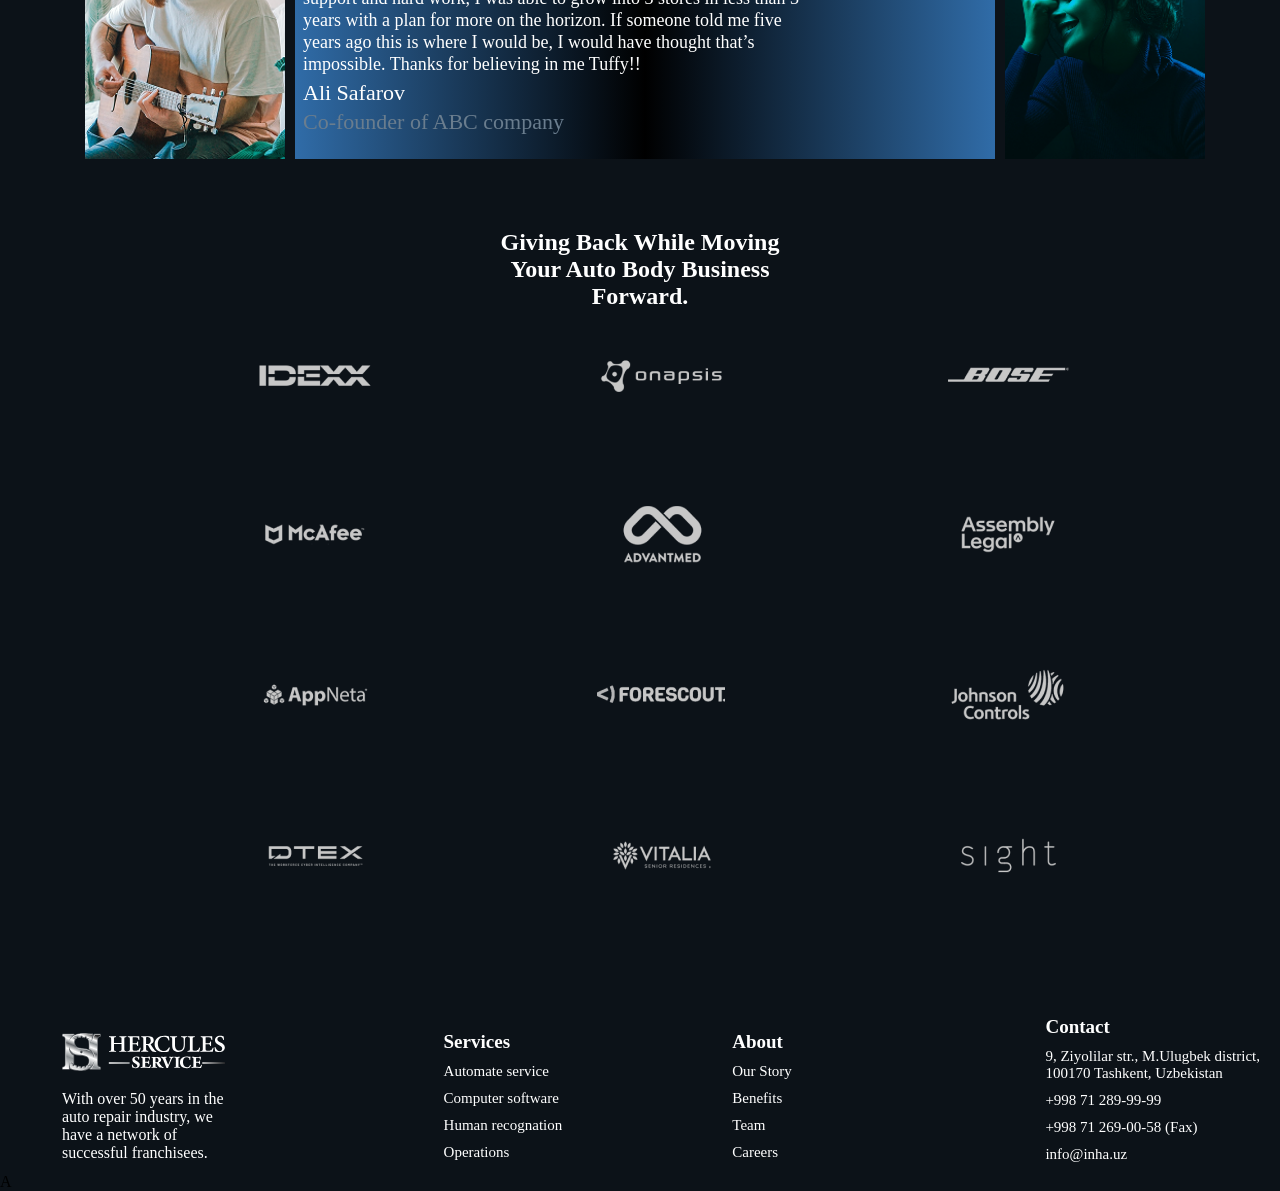
==== commit 60288151: "addpage" ====
--- a/index.html
+++ b/index.html
@@ -26,7 +26,7 @@
                             <a href="service.html"><span>Services</span></a>
                         </li>
                         <li class="list">
-                            <a href="#"><span>Contact Us</span></a>
+                            <a href="contact.html"><span>Contact Us</span></a>
                         </li>
                     </ul>
                     <div class="nav__icon">
@@ -35,10 +35,24 @@
                         <img src="./assets/icons/u_user.svg" alt="svg">
                     </div>
                     <div class="nav__box">
-                        <button class="nav__btn" id="menuBtn">Market</button>
+                        <button class="nav__btn">Market</button>
                         <button class="nav__button">Services</button>
-                    </div>
-                    <img class="nav__menu" src="./assets/icons/menu.btn.svg" alt="">
+                        <img id="menuBtn" class="nav__menu-img" src="./assets/icons/menu.btn.svg" alt="">
+                        <ul id="menuList">
+                            <li class="list">
+                                <a href="index.html"><span>Home</span></a>
+                            </li>
+                            <li class="list">
+                                <a href="about.html"><span>About Us</span></a>
+                            </li>
+                            <li class="list">
+                                <a href="service.html"><span>Services</span></a>
+                            </li>
+                            <li class="list">
+                                <a href="contact.html"><span>Contact Us</span></a>
+                            </li>
+                        </ul>
+                    </div>
                 </div>
             </div>
         </nav>
@@ -380,7 +394,18 @@
             </div>
         </div>
     </footer>
-    <script src="./app.js"></script>
+
+    <script>
+        document.addEventListener("DOMContentLoaded", () => {
+                const btn = document.getElementById("menuBtn");
+                const list = document.getElementById("menuList");
+
+                btn.onclick = () => {
+                    list.classList.toggle("show");
+                };
+            });
+    </script>
+    <script src="app.js"></script>
     <script src="https://unpkg.com/aos@2.3.1/dist/aos.js"></script>
     <script>
         AOS.init();
--- a/styles/style.css
+++ b/styles/style.css
@@ -44,6 +44,46 @@
   position: relative;
   top: -15px;
   left: 2px;
+}
+.nav__menu-img {
+  cursor: pointer;
+}
+.nav .hidden {
+  display: none;
+}
+.nav #menuList {
+  background: #333;
+  color: white;
+  padding: 10px;
+  position: absolute;
+  top: 60px;
+  right: 20px;
+  background: #1e1e1e;
+  border-radius: 12px;
+  padding: 10px 0;
+  width: 180px;
+  box-shadow: 0 10px 25px rgba(0, 0, 0, 0.3);
+  list-style: none;
+  margin: 0;
+  opacity: 0;
+  transform: translateY(-10px);
+  transition: 0.3s ease;
+  pointer-events: none;
+  z-index: 1;
+}
+.nav #menuList li {
+  padding: 12px 16px;
+  color: white;
+  cursor: pointer;
+  transition: 0.2s;
+}
+.nav #menuList li:hover {
+  background: #333;
+}
+.nav #menuList.show {
+  opacity: 1;
+  transform: translateY(0);
+  pointer-events: auto;
 }
 .nav__icon {
   display: none;
@@ -148,6 +188,9 @@
     color: white;
     font-size: 22px;
   }
+  .nav__menu-img {
+    display: none;
+  }
 }
 .hero {
   background-repeat: no-repeat;
@@ -1195,6 +1238,43 @@
     width: max-content;
   }
 }
+.message__title {
+  color: white;
+  text-align: center;
+  margin-top: 30px;
+}
+.message__text {
+  color: white;
+  font-size: 20px;
+  text-align: center;
+  margin-top: 10px;
+}
+.message__info {
+  color: #999999;
+  text-align: center;
+  margin-top: 6px;
+}
+.message__location {
+  width: 350px;
+  position: relative;
+  right: 7px;
+  margin-top: 35px;
+}
+
+@media (min-width: 768px) {
+  .message__location {
+    width: 740px;
+  }
+}
+@media (min-width: 1240px) {
+  .message__info {
+    text-align: center;
+    width: 220px;
+  }
+  .message__location {
+    width: 100%;
+  }
+}
 * {
   padding: 0;
   margin: 0;
